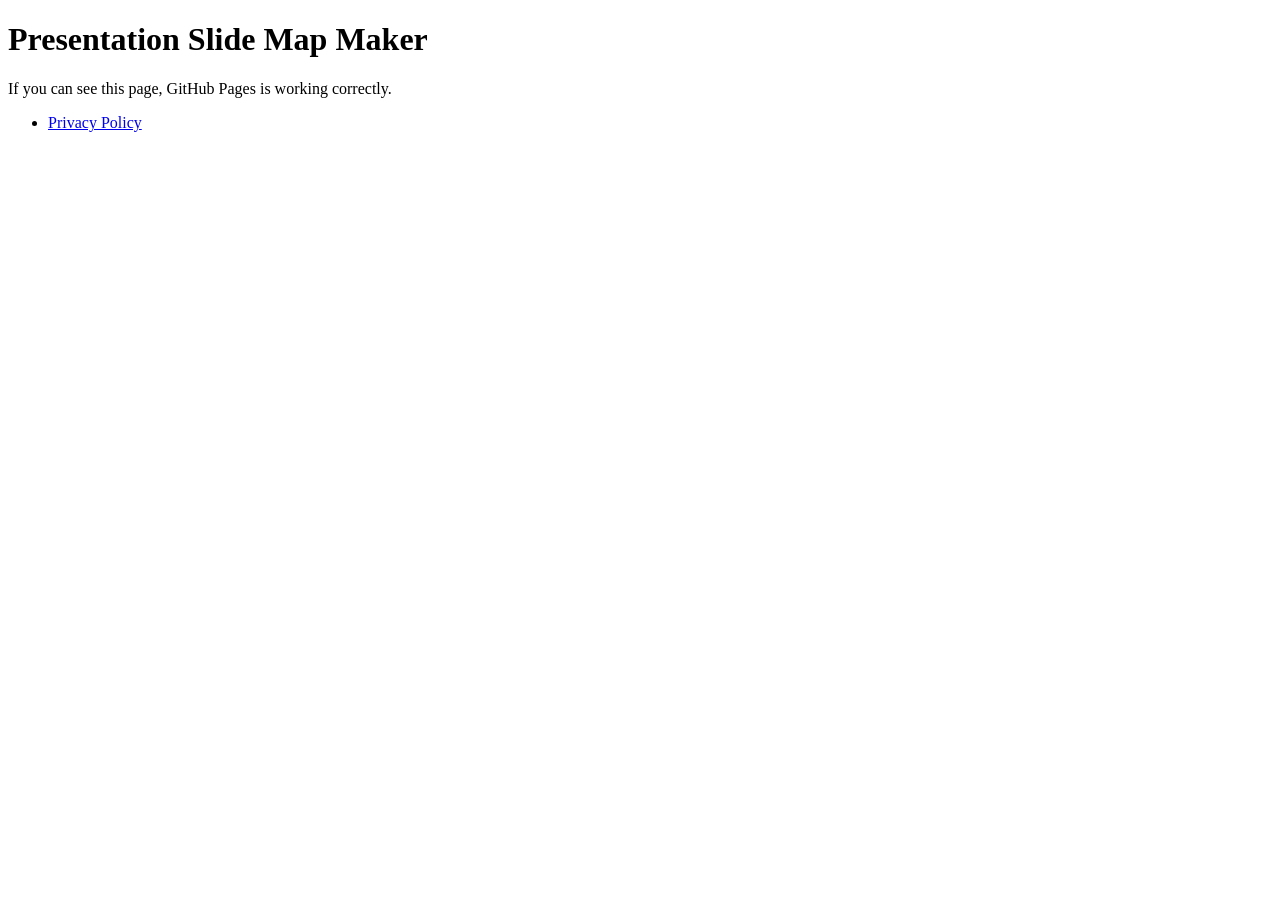
==== index.html @ 1784ed83 "Add initial index.html" ====
<!DOCTYPE html>
<html lang="en">
<head>
    <meta charset="UTF-8">
    <meta name="viewport" content="width=device-width, initial-scale=1.0">
    <title>Presentation Slide Map Maker</title>
</head>
<body>
    <h1>Presentation Slide Map Maker</h1>

    <p>If you can see this page, GitHub Pages is working correctly.</p>

    <ul>
        <li><a href="privacy.html">Privacy Policy</a></li>
    </ul>
</body>
</html>
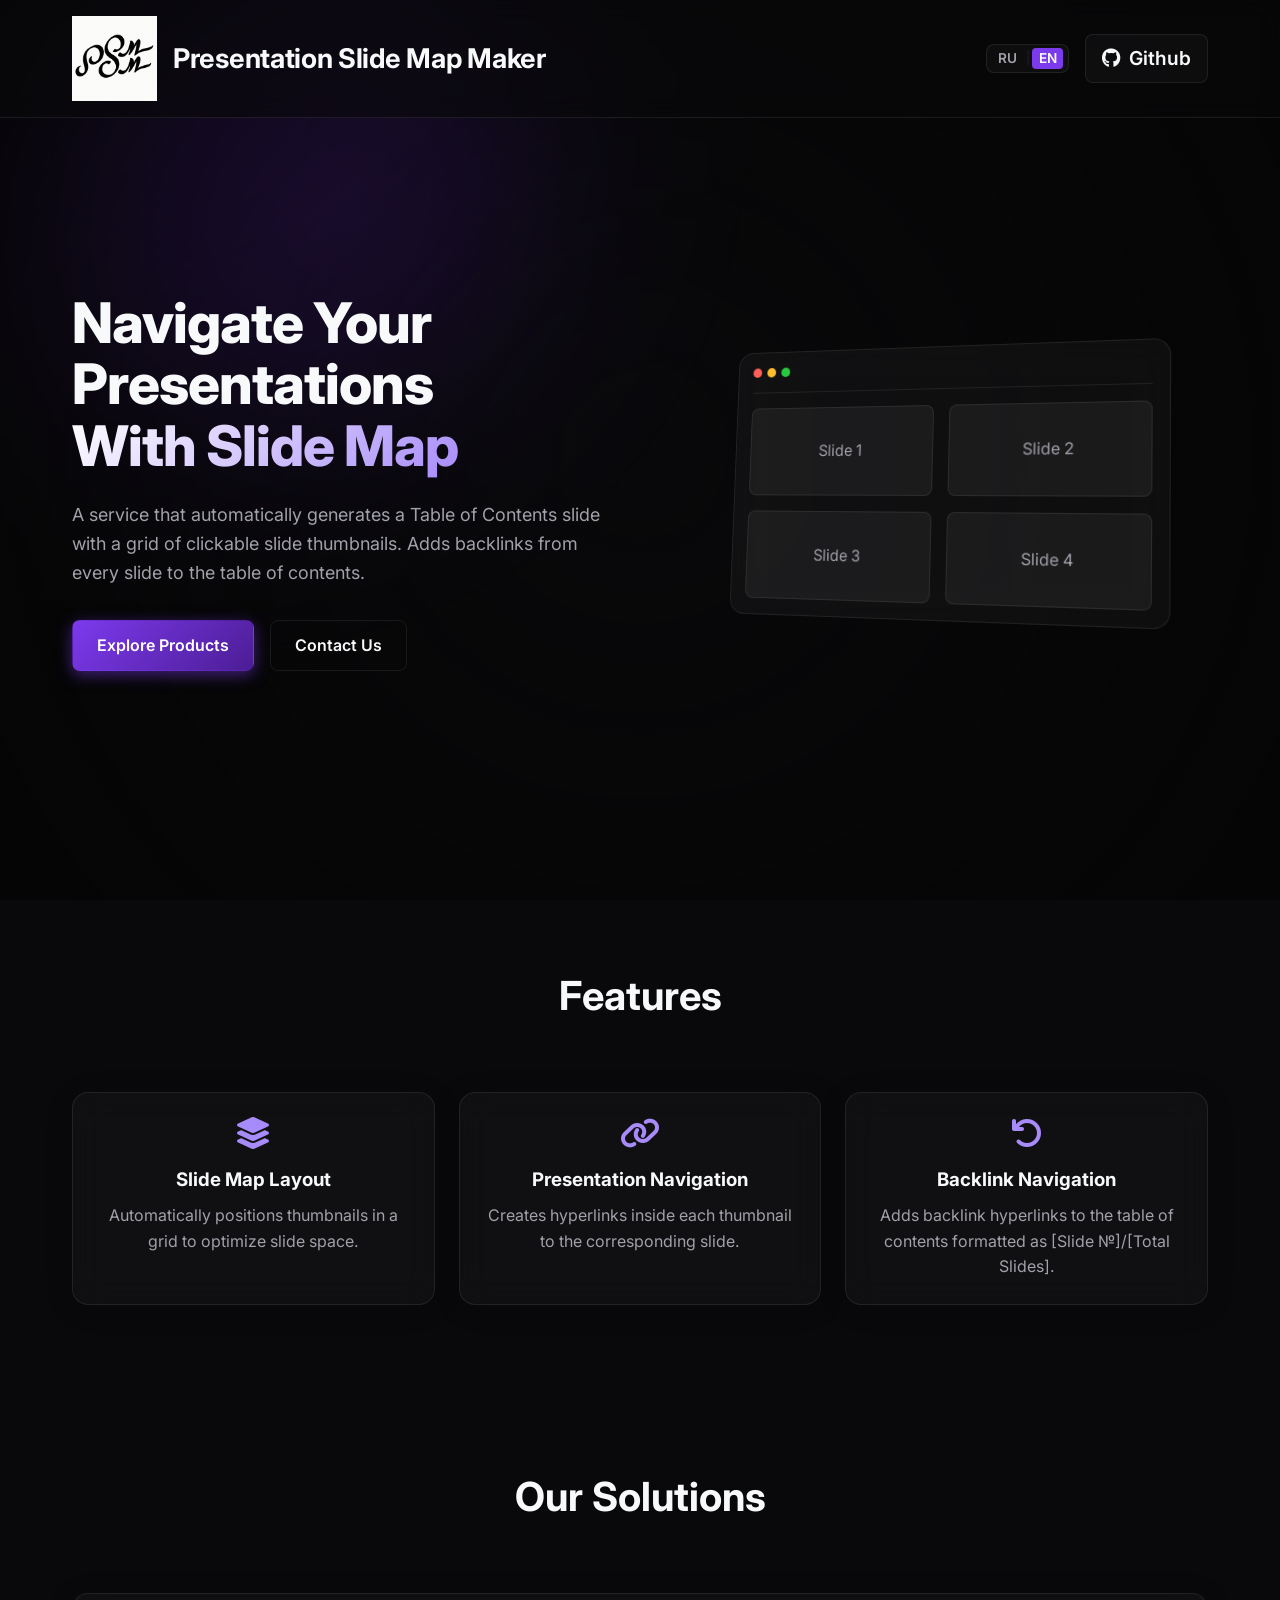
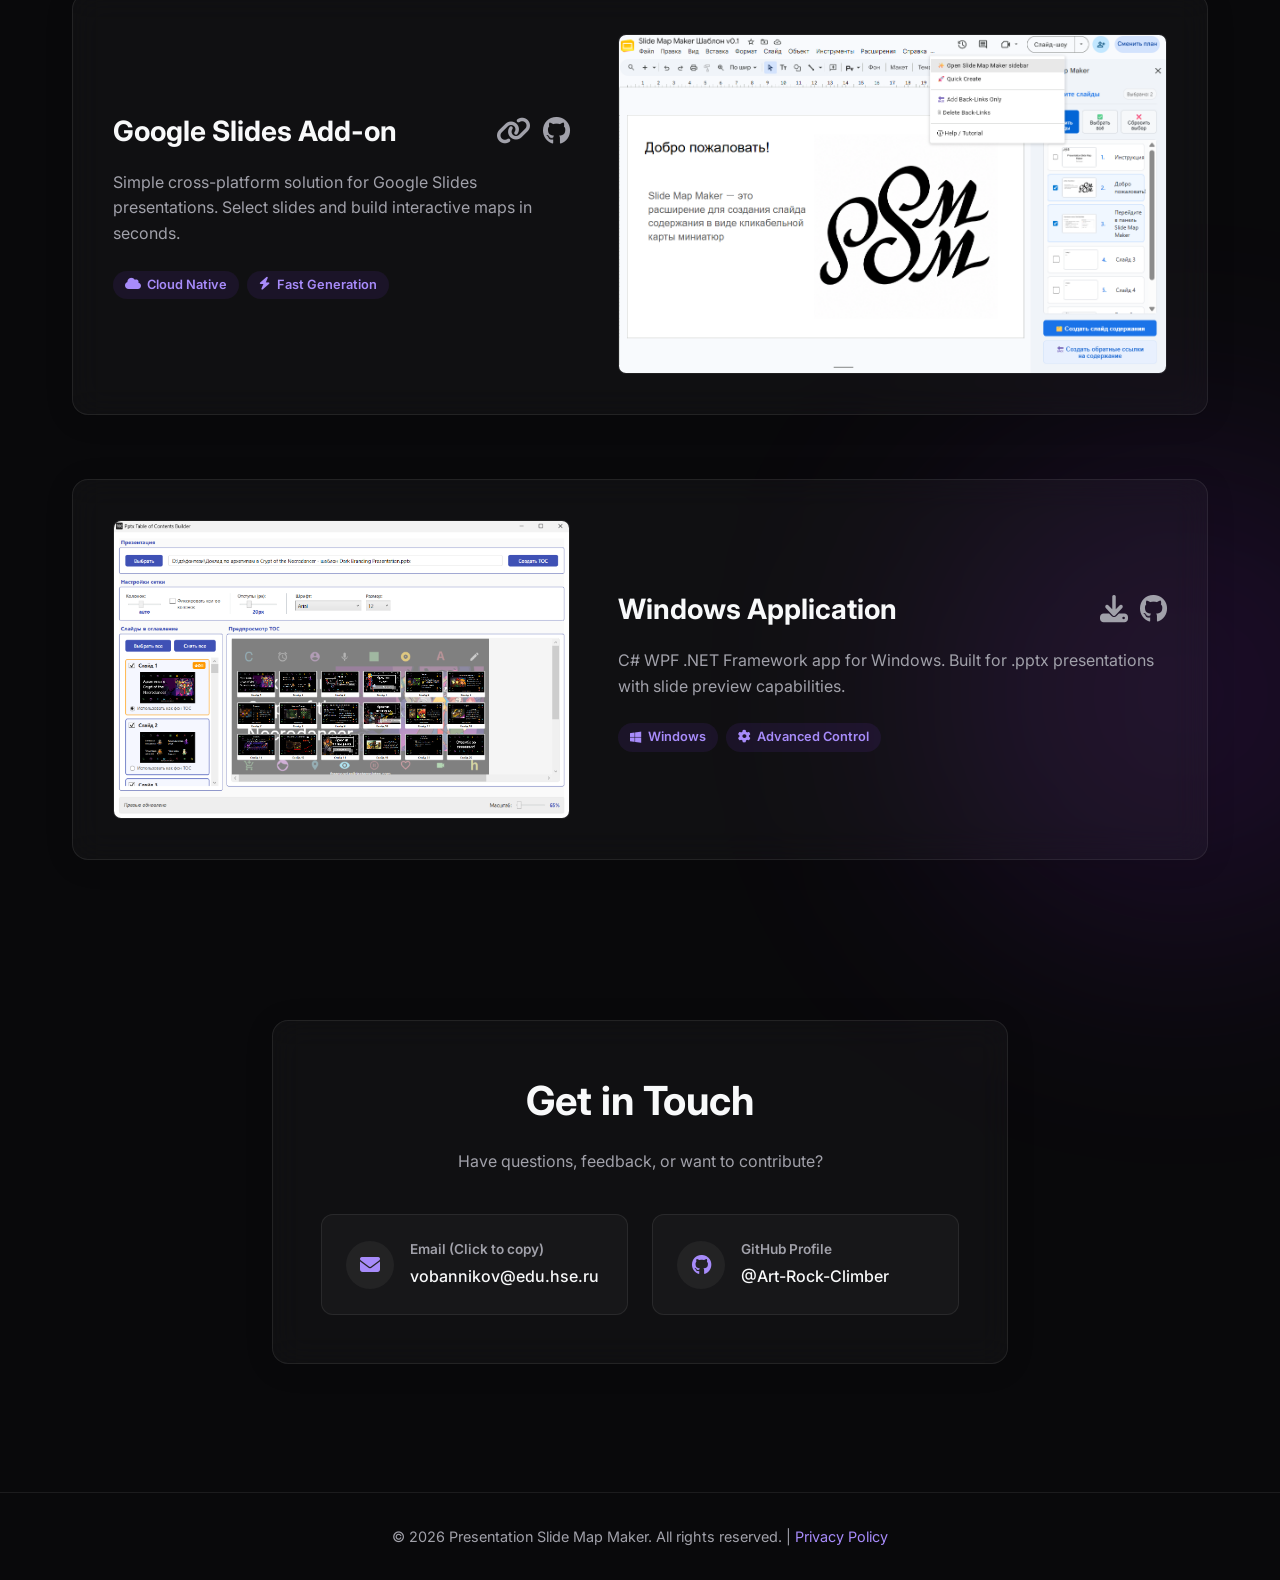
==== commit bc56a778: "transfer landing site to top domain and add Google Site Verification" ====
--- a/index.html
+++ b/index.html
@@ -1,17 +1,236 @@
 <!DOCTYPE html>
-<html lang="en">
+<html lang="ru">
 <head>
+    <!-- Yandex.Metrika counter -->
+    <script type="text/javascript">
+        (function(m,e,t,r,i,k,a){
+            m[i]=m[i]||function(){(m[i].a=m[i].a||[]).push(arguments)};
+            m[i].l=1*new Date();
+            for (var j = 0; j < document.scripts.length; j++) {if (document.scripts[j].src === r) { return; }}
+            k=e.createElement(t),a=e.getElementsByTagName(t)[0],k.async=1,k.src=r,a.parentNode.insertBefore(k,a)
+        })(window, document,'script','https://mc.yandex.ru/metrika/tag.js?id=110553882', 'ym');
+
+        ym(110553882, 'init', {ssr:true, webvisor:true, clickmap:true, referrer: document.referrer, url: location.href, accurateTrackBounce:true, trackLinks:true});
+    </script>
+    <noscript><div><img src="https://mc.yandex.ru/watch/110553882" style="position:absolute; left:-9999px;" alt="" /></div></noscript>
+    <!-- /Yandex.Metrika counter -->
+
+    <!-- Google Site Verification -->
+    <meta name="google-site-verification" content="C6FuxXjHSIg_MrAdLh4r7RQxVOci7QAtpBMYjecPx-8"/>
+
     <meta charset="UTF-8">
     <meta name="viewport" content="width=device-width, initial-scale=1.0">
     <title>Presentation Slide Map Maker</title>
+    <meta name="description" content="Add navigation to your PowerPoint presentations. Generate Table of Contents with interactive slide thumbnails.">
+    <link rel="preconnect" href="https://fonts.googleapis.com">
+    <link rel="preconnect" href="https://fonts.gstatic.com" crossorigin>
+    <link href="https://fonts.googleapis.com/css2?family=Inter:wght@300;400;600;700;800&display=swap" rel="stylesheet">
+    <link rel="stylesheet" href="style.css">
+    <!-- FontAwesome for icons -->
+    <link rel="stylesheet" href="https://cdnjs.cloudflare.com/ajax/libs/font-awesome/6.4.0/css/all.min.css">
 </head>
 <body>
-    <h1>Presentation Slide Map Maker</h1>
-
-    <p>If you can see this page, GitHub Pages is working correctly.</p>
-
-    <ul>
-        <li><a href="privacy.html">Privacy Policy</a></li>
-    </ul>
+    <div class="bg-gradient-overlay"></div>
+    <div class="glow-orb orb-1"></div>
+    <div class="glow-orb orb-2"></div>
+
+    <!-- Header -->
+    <header class="glass-nav">
+        <div class="nav-container">
+            <div class="logo-area">
+                <div class="logo-placeholder">
+                    <img src="assets/logo.png" alt="Logo">
+                </div>
+                <h1 class="nav-title">Presentation Slide Map Maker</h1>
+            </div>
+            <div class="nav-links">
+                <div class="lang-switcher">
+                    <button class="lang-btn active" data-lang-btn="ru">RU</button>
+                    <span class="lang-divider">|</span>
+                    <button class="lang-btn" data-lang-btn="en">EN</button>
+                </div>
+                <a href="https://github.com/Presentation-Slide-Map-Maker" target="_blank" class="org-card">
+                    <i class="fa-brands fa-github"></i>
+                    <span data-i18n="nav_github">Github Org</span>
+                </a>
+            </div>
+        </div>
+    </header>
+
+    <!-- Hero Section -->
+    <section class="hero" id="home">
+        <div class="hero-content">
+            <h2 class="hero-title" data-i18n="hero_title">Путешествуйте по презентации<br><span class="text-gradient">с картой слайдов</span></h2>
+            <p class="hero-subtitle" data-i18n="hero_subtitle">
+                Сервис, который автоматически создаёт слайд содержания с сеткой кликабельных миниатюр слайдов. Добавляет обратные ссылки с каждого слайда на содержание.
+            </p>
+            <div class="hero-cta">
+                <a href="#products" class="btn btn-primary" data-i18n="hero_btn_products">Перейти к продуктам</a>
+                <a href="#contact" class="btn btn-secondary" data-i18n="hero_btn_contact">Контакты</a>
+            </div>
+        </div>
+        <div class="hero-visual">
+            <div class="glass-card mockup-card">
+                <div class="mockup-header">
+                    <span class="dot red"></span>
+                    <span class="dot yellow"></span>
+                    <span class="dot green"></span>
+                </div>
+                <div class="mockup-body">
+                    <div class="toc-grid">
+                        <div class="toc-item" data-i18n="slide_1">Слайд 1</div>
+                        <div class="toc-item" data-i18n="slide_2">Слайд 2</div>
+                        <div class="toc-item" data-i18n="slide_3">Слайд 3</div>
+                        <div class="toc-item" data-i18n="slide_4">Слайд 4</div>
+                    </div>
+                </div>
+            </div>
+        </div>
+    </section>
+
+    <!-- Overall Features Section -->
+    <section class="features" id="features">
+        <div class="section-header">
+            <h2 class="section-title" data-i18n="features_title">Возможности</h2>
+        </div>
+        <div class="features-grid">
+            
+            <!-- Feature 1 -->
+            <div class="feature-card glass-card reveal-on-scroll">
+                <i class="fa-solid fa-layer-group feature-icon"></i>
+                <h3 class="feature-title" data-i18n="feature_1_title">Расположение карты слайдов</h3>
+                <p class="feature-desc" data-i18n="feature_1_desc">Автоматически расставляет миниатюры в сетку для оптимального использования места.</p>
+            </div>
+
+            <!-- Feature 2 -->
+            <div class="feature-card glass-card reveal-on-scroll delay-1">
+                <i class="fa-solid fa-link feature-icon"></i>
+                <h3 class="feature-title" data-i18n="feature_2_title">Перемещение по презентации</h3>
+                <p class="feature-desc" data-i18n="feature_2_desc">Создаёт гиперссылки в каждой миниатюре к нужному слайду.</p>
+            </div>
+
+            <!-- Feature 3 -->
+            <div class="feature-card glass-card reveal-on-scroll delay-1">
+                <i class="fa-solid fa-arrow-rotate-left feature-icon"></i>
+                <h3 class="feature-title" data-i18n="feature_3_title">Обратная навигация</h3>
+                <p class="feature-desc" data-i18n="feature_3_desc">Добавляет обратные гиперссылки на содержание в формате [№ слайда]/[кол-во слайдов].</p>
+            </div>
+
+        </div>
+    </section>
+
+    <!-- Products Section -->
+    <section class="products" id="products">
+        <div class="section-header">
+            <h2 class="section-title" data-i18n="products_title">Наши решения</h2>
+        </div>
+        <div class="products-grid">
+            
+            <!-- Product 1: Google Slides Apps Script -->
+            <div class="product-card glass-card reveal-on-scroll">
+                <div class="product-info">
+                    <div class="product-header">
+                        <a href="https://docs.google.com/presentation/d/13gEPjt04mvOWLPwIWLR3jrGLX4naIcH2Jv8xGiEAelM/edit?usp=sharing"
+                            target="_blank"
+                            class="product-title-link">
+                            <h3 class="product-title" data-i18n="product_1_title">Расширение Google Slides</h3>
+                        </a>
+
+                        <div class="product-actions">
+                            <a href="https://docs.google.com/presentation/d/13gEPjt04mvOWLPwIWLR3jrGLX4naIcH2Jv8xGiEAelM/edit?usp=sharing" 
+                                target="_blank" class="product-link">
+                                <i class="fa-solid fa-link"></i>
+                            </a>
+                            <a href="https://github.com/Presentation-Slide-Map-Maker/Presentation-Slide-Map-Maker_GoogleSlidesApp" 
+                                target="_blank" class="github-icon" title="View Source on GitHub">
+                                <i class="fa-brands fa-github"></i>
+                            </a>
+                        </div>
+                    </div>
+                    <p class="product-desc" data-i18n="product_1_desc">
+                        Простое кроссплатформенное решение для презентаций Google Slides. Выберите слайды и создайте интерактивные карты за считанные секунды.
+                    </p>
+                    <div class="product-features">
+                        <span class="badge"><i class="fa-solid fa-cloud"></i> Cloud Native</span>
+                        <span class="badge"><i class="fa-solid fa-bolt"></i> Fast Generation</span>
+                    </div>
+                </div>
+                <div class="product-image">
+                    <img src="assets/slides-use-case.png" alt="Google Slides" class="use-case-img zoomable">
+                </div>
+            </div>
+
+            <!-- Product 2: Desktop C# WPF -->
+            <div class="product-card glass-card reveal-on-scroll delay-1">
+                <div class="product-info">
+                    <div class="product-header">
+                        <a href="https://github.com/Presentation-Slide-Map-Maker/PptxSlideMapMaker_dotnet-framework/releases"
+                            target="_blank"
+                            class="product-title-link">
+                            <h3 class="product-title" data-i18n="product_2_title">Windows приложение</h3>
+                        </a>
+                        
+                        <div class="product-actions">
+                            <a href="https://github.com/Presentation-Slide-Map-Maker/PptxSlideMapMaker_dotnet-framework/releases" target="_blank" class="product-link">
+                                <i class="fa-solid fa-download"></i>
+                            </a>
+                            <a href="https://github.com/Presentation-Slide-Map-Maker/PptxSlideMapMaker_dotnet-framework" target="_blank" class="github-icon" title="View Source on GitHub">
+                                <i class="fa-brands fa-github"></i>
+                            </a>
+                        </div>
+                    </div>
+                    <p class="product-desc" data-i18n="product_2_desc">
+                        C# WPF .NET Framework приложение для Windows. Для .pptx презентаций с возможностью предпросмотра слайда.
+                    </p>
+                    <div class="product-features">
+                        <span class="badge"><i class="fa-brands fa-windows"></i> Windows</span>
+                        <span class="badge"><i class="fa-solid fa-gear"></i> Advanced Control</span>
+                    </div>
+                </div>
+                <div class="product-image">
+                    <img src="assets/desktop-use-case.png" alt="Desktop app" class="use-case-img zoomable">
+                </div>
+            </div>
+
+        </div>
+    </section>
+
+    <!-- Contact Section -->
+    <section class="contact" id="contact">
+        <div class="glass-card contact-card reveal-on-scroll">
+            <h2 class="section-title" data-i18n="contact_title">Связаться с нами</h2>
+            <p class="contact-desc" data-i18n="contact_desc">Есть вопросы, обратная связь или хотите внести вклад?</p>
+            <div class="contact-links">
+                <div class="contact-item copy-email" id="emailCard" style="cursor: pointer; position: relative;">
+                    <div class="icon-wrapper"><i class="fa-solid fa-envelope"></i></div>
+                    <div class="contact-info">
+                        <span class="contact-label" data-i18n="contact_email_label">Почта (Нажмите, чтобы скопировать)</span>
+                        <span class="contact-value" id="emailAddress">vobannikov@edu.hse.ru</span>
+                    </div>
+                    <div class="copy-tooltip" id="copyTooltip" data-i18n="contact_email_copied">Скопировано!</div>
+                </div>
+                <a href="https://github.com/Art-Rock-Climber" target="_blank" class="contact-item">
+                    <div class="icon-wrapper"><i class="fa-brands fa-github"></i></div>
+                    <div class="contact-info">
+                        <span class="contact-label" data-i18n="contact_github_label">GitHub профиль</span>
+                        <span class="contact-value">@Art-Rock-Climber</span>
+                    </div>
+                </a>
+            </div>
+        </div>
+    </section>
+
+    <!-- Footer -->
+    <footer>
+        <p><span data-i18n="footer_rights">&copy; 2026 Presentation Slide Map Maker. Все права защищены.</span> | <a href="privacy.html" class="footer-link" data-i18n="footer_privacy">Политика конфиденциальности</a></p>
+    </footer>
+
+    <!-- Lightbox Modal -->
+    <div id="lightbox" class="lightbox">
+        <span class="lightbox-close">&times;</span>
+        <img class="lightbox-content" id="lightbox-img">
+    </div>
+
+    <script src="script.js"></script>
 </body>
 </html>
--- a/style.css
+++ b/style.css
@@ -0,0 +1,1196 @@
+/* Reset & Base Styles */
+:root {
+    --bg-dark: #09090b; /* Almost black */
+    --bg-darker: #050505;
+    --text-main: #f8f9fa;
+    --text-muted: #a1a1aa;
+    
+    /* Deep purples */
+    --purple-primary: #7c3aed;
+    --purple-light: #a78bfa;
+    --purple-dark: #4c1d95;
+    --purple-glow: rgba(124, 58, 237, 0.5);
+    
+    /* Glassmorphism */
+    --glass-bg: rgba(255, 255, 255, 0.03);
+    --glass-border: rgba(255, 255, 255, 0.08);
+    --glass-highlight: rgba(255, 255, 255, 0.15);
+    
+    --transition: all 0.3s cubic-bezier(0.25, 0.8, 0.25, 1);
+}
+
+* {
+    margin: 0;
+    padding: 0;
+    box-sizing: border-box;
+}
+
+html {
+    scroll-behavior: smooth;
+}
+
+body {
+    font-family: 'Inter', sans-serif;
+    background-color: var(--bg-dark);
+    color: var(--text-main);
+    line-height: 1.6;
+    overflow-x: hidden;
+    position: relative;
+}
+
+/* Dynamic Background Orbs */
+.bg-gradient-overlay {
+    position: fixed;
+    top: 0;
+    left: 0;
+    width: 100vw;
+    height: 100vh;
+    background: radial-gradient(circle at center, transparent 0%, var(--bg-darker) 100%);
+    z-index: -1;
+    pointer-events: none;
+}
+
+.glow-orb {
+    position: absolute;
+    border-radius: 50%;
+    filter: blur(120px);
+    z-index: -2;
+    opacity: 0.6;
+    animation: float 20s infinite alternate ease-in-out;
+}
+
+.orb-1 {
+    width: 600px;
+    height: 600px;
+    background: var(--purple-dark);
+    top: -200px;
+    left: -100px;
+}
+
+.orb-2 {
+    width: 500px;
+    height: 500px;
+    background: rgba(88, 28, 135, 0.4); /* Dark purple */
+    bottom: 20%;
+    right: -150px;
+    animation-delay: -5s;
+}
+
+@keyframes float {
+    0% { transform: translate(0, 0) scale(1); }
+    100% { transform: translate(50px, 50px) scale(1.1); }
+}
+
+/* Glassmorphism Utilities */
+.glass-nav {
+    position: fixed;
+    top: 0;
+    left: 0;
+    width: 100%;
+    background: rgba(9, 9, 11, 0.6);
+    backdrop-filter: blur(12px);
+    -webkit-backdrop-filter: blur(12px);
+    border-bottom: 1px solid var(--glass-border);
+    z-index: 100;
+}
+
+.glass-card {
+    background: var(--glass-bg);
+    backdrop-filter: blur(16px);
+    -webkit-backdrop-filter: blur(16px);
+    border: 1px solid var(--glass-border);
+    border-radius: 16px;
+    box-shadow: 0 4px 30px rgba(0, 0, 0, 0.1);
+}
+
+/* Navigation */
+.nav-container {
+    display: flex;
+    justify-content: space-between;
+    align-items: center;
+    max-width: 1200px;
+    margin: 0 auto;
+    padding: 1rem 2rem;
+}
+
+.logo-area {
+    display: flex;
+    align-items: center;
+    gap: 1rem;
+}
+
+.logo-placeholder {
+    height: 85px;
+    display: flex;
+    align-items: center;
+    justify-content: center;
+}
+
+.logo-placeholder img {
+    height: 100%;
+    width: auto;
+    max-width: 250px;
+    object-fit: contain;
+}
+
+.nav-title {
+    font-size: clamp(1.2rem, 2.2vw, 1.7rem);
+    font-weight: 700;
+    letter-spacing: -0.3px;
+    line-height: 1.9;
+}
+
+.nav-links {
+    display: flex;
+    flex-direction: row;
+    align-items: center;
+    gap: 1rem;
+}
+
+.org-card {
+    display: flex;
+    align-items: center;
+    gap: 0.5rem;
+    padding: 0.5rem 1rem;
+    background: var(--glass-bg);
+    border: 1px solid var(--glass-border);
+    border-radius: 8px;
+    color: var(--text-main);
+    text-decoration: none;
+    font-size: 1.2rem;
+    font-weight: 600;
+    transition: var(--transition);
+}
+
+.org-card:hover {
+    background: var(--glass-highlight);
+    border-color: var(--purple-light);
+    transform: translateY(-2px);
+}
+
+/* Language Switcher */
+.lang-switcher {
+    display: inline-flex;
+    align-items: center;
+    justify-content: center;
+    gap: 0.15rem;
+    padding: 0.2rem 0.3rem;
+    background: var(--glass-bg);
+    border: 1px solid var(--glass-border);
+    border-radius: 8px;
+    line-height: 1;
+}
+
+.lang-btn {
+    display: inline-flex;
+    align-items: center;
+    justify-content: center;
+    background: none;
+    border: none;
+    color: var(--text-muted);
+    font-weight: 600;
+    font-size: 0.85rem;
+    cursor: pointer;
+    padding: 0.25rem 0.4rem;
+    border-radius: 4px;
+    transition: var(--transition);
+    font-family: inherit;
+    line-height: 1;
+}
+
+.lang-btn:hover {
+    color: #ffffff;
+}
+
+.lang-btn.active {
+    color: #ffffff;
+    background: var(--purple-primary);
+}
+
+.lang-divider {
+    color: var(--glass-border);
+    font-size: 0.8rem;
+    display: inline-flex;
+    align-items: center;
+    justify-content: center;
+    line-height: 1;
+    user-select: none;
+}
+
+/* Typography & Colors */
+.text-gradient {
+    background: linear-gradient(135deg, #fff 0%, var(--purple-light) 100%);
+    -webkit-background-clip: text;
+    -webkit-text-fill-color: transparent;
+    background-clip: text;
+}
+
+/* Buttons */
+.btn {
+    display: inline-flex;
+    align-items: center;
+    justify-content: center;
+    padding: 0.75rem 1.5rem;
+    border-radius: 8px;
+    font-weight: 600;
+    text-decoration: none;
+    transition: var(--transition);
+    cursor: pointer;
+}
+
+.btn-primary {
+    background: linear-gradient(135deg, var(--purple-primary) 0%, var(--purple-dark) 100%);
+    color: white;
+    border: 1px solid transparent;
+    box-shadow: 0 4px 15px var(--purple-glow);
+}
+
+.btn-primary:hover {
+    transform: translateY(-2px);
+    box-shadow: 0 6px 20px rgba(124, 58, 237, 0.6);
+}
+
+.btn-secondary {
+    background: transparent;
+    color: var(--text-main);
+    border: 1px solid var(--glass-border);
+}
+
+.btn-secondary:hover {
+    background: var(--glass-highlight);
+    border-color: var(--purple-light);
+}
+
+/* Hero Section */
+.hero {
+    min-height: 100vh;
+    display: flex;
+    align-items: center;
+    justify-content: space-between;
+    max-width: 1200px;
+    margin: 0 auto;
+    padding: 6rem 2rem 2rem;
+    gap: 4rem;
+}
+
+.hero-content {
+    flex: 1;
+    max-width: 600px;
+}
+
+.hero-title {
+    font-size: 3.5rem;
+    line-height: 1.1;
+    font-weight: 800;
+    margin-bottom: 1.5rem;
+    letter-spacing: -1px;
+}
+
+.hero-subtitle {
+    font-size: 1.125rem;
+    color: var(--text-muted);
+    margin-bottom: 2rem;
+}
+
+.hero-cta {
+    display: flex;
+    gap: 1rem;
+}
+
+.hero-visual {
+    flex: 1;
+    display: flex;
+    justify-content: center;
+    perspective: 1000px;
+}
+
+.mockup-card {
+    width: 100%;
+    max-width: 450px;
+    padding: 1rem;
+    transform: rotateY(-15deg) rotateX(5deg);
+    transition: transform 0.5s ease;
+}
+
+.mockup-card:hover {
+    transform: rotateY(0deg) rotateX(0deg);
+}
+
+.mockup-header {
+    display: flex;
+    gap: 6px;
+    padding-bottom: 1rem;
+    border-bottom: 1px solid var(--glass-border);
+    margin-bottom: 1rem;
+}
+
+.dot {
+    width: 10px;
+    height: 10px;
+    border-radius: 50%;
+}
+.dot.red { background: #ff5f56; }
+.dot.yellow { background: #ffbd2e; }
+.dot.green { background: #27c93f; }
+
+.toc-grid {
+    display: grid;
+    grid-template-columns: 1fr 1fr;
+    gap: 1rem;
+}
+
+.toc-item {
+    background: rgba(255,255,255,0.05);
+    border: 1px solid var(--glass-border);
+    padding: 2rem 1rem;
+    border-radius: 8px;
+    text-align: center;
+    font-size: 1rem;
+    color: var(--text-muted);
+    transition: var(--transition);
+}
+
+.toc-item:hover {
+    border-color: var(--purple-primary);
+    color: white;
+    background: rgba(124, 58, 237, 0.1);
+}
+
+/* Features Section */
+.features {
+    max-width: 1200px;
+    margin: 0 auto;
+    padding: 4rem 2rem;
+}
+
+.features-grid {
+    display: grid;
+    grid-template-columns: repeat(auto-fit, minmax(250px, 1fr));
+    gap: 1.5rem;
+}
+
+.feature-card {
+    padding: 1.5rem;
+    text-align: center;
+}
+
+.feature-icon {
+    font-size: 2rem;
+    color: var(--purple-light);
+    margin-bottom: 1rem;
+}
+
+.feature-title {
+    margin-bottom: 0.5rem;
+    font-size: 1.rem;
+}
+
+.feature-desc {
+    color: var(--text-muted);
+    font-size: 1rem;
+}
+
+/* Products Section */
+.products {
+    max-width: 1200px;
+    margin: 0 auto;
+    padding: 6rem 2rem;
+}
+
+.section-header {
+    text-align: center;
+    margin-bottom: 4rem;
+}
+
+.section-title {
+    font-size: 2.5rem;
+    font-weight: 700;
+    margin-bottom: 1rem;
+}
+
+.section-description {
+    color: var(--text-muted);
+    font-size: 1.1rem;
+}
+
+.products-grid {
+    display: flex;
+    flex-direction: column;
+    gap: 4rem;
+}
+
+.product-card {
+    padding: 2.5rem;
+    display: grid;
+    grid-template-columns: 1fr 1.2fr;
+    align-items: center;
+    gap: 3rem;
+    transition: var(--transition);
+    position: relative;
+    overflow: hidden;
+}
+
+/* Alternate sides for images if there are multiple */
+.product-card:nth-child(even) .product-image {
+    order: -1;
+}
+
+@media (max-width: 900px) {
+    .product-card {
+        grid-template-columns: 1fr;
+    }
+    .product-card:nth-child(even) .product-image {
+        order: 0;
+    }
+}
+
+.product-card::before {
+    content: '';
+    position: absolute;
+    top: 0;
+    left: 0;
+    width: 100%;
+    height: 4px;
+    background: linear-gradient(90deg, var(--purple-primary), var(--purple-light));
+    opacity: 0;
+    transition: var(--transition);
+}
+
+.product-card:hover {
+    transform: translateY(-10px);
+    border-color: rgba(124, 58, 237, 0.3);
+}
+
+.product-card:hover::before {
+    opacity: 1;
+}
+
+.product-header {
+    display: flex;
+    justify-content: space-between;
+    align-items: center;
+    margin-bottom: 1rem;
+}
+
+.product-title {
+    font-size: 1.75rem;
+    font-weight: 700;
+}
+
+.product-title-link {
+    color: inherit;
+    text-decoration: none;
+}
+
+.product-title-link:hover .product-title {
+    color: var(--purple-light);
+}
+
+.product-link {
+    color: var(--text-muted);
+    font-size: 1.75rem;
+    transition: var(--transition);
+}
+
+.product-link:hover {
+    color: var(--purple-light);
+}
+
+.product-actions {
+    display: flex;
+    gap: .75rem;
+}
+
+.github-icon {
+    color: var(--text-muted);
+    font-size: 1.75rem;
+    transition: var(--transition);
+}
+
+.github-icon:hover {
+    color: var(--purple-light);
+}
+
+.product-desc {
+    color: var(--text-muted);
+    margin-bottom: 1.5rem;
+    flex-grow: 1;
+}
+
+.product-image {
+    width: 100%;
+    height: auto;
+    min-height: 250px;
+    background: rgba(0, 0, 0, 0.1);
+    border: 1px solid var(--glass-border);
+    border-radius: 8px;
+    display: flex;
+    align-items: center;
+    justify-content: center;
+    overflow: hidden;
+    position: relative;
+}
+
+.use-case-img {
+    width: 100%;
+    height: 100%;
+    max-height: 400px;
+    object-fit: contain;
+    transition: transform 0.3s ease;
+}
+
+.use-case-img.zoomable {
+    cursor: zoom-in;
+}
+
+.use-case-img.zoomable:hover {
+    transform: scale(1.02);
+}
+
+.img-overlay {
+    color: var(--text-muted);
+    font-size: 0.9rem;
+}
+
+.product-features {
+    display: flex;
+    gap: 0.5rem;
+    flex-wrap: wrap;
+}
+
+.badge {
+    background: rgba(124, 58, 237, 0.1);
+    color: var(--purple-light);
+    padding: 0.25rem 0.75rem;
+    border-radius: 20px;
+    font-size: 0.8rem;
+    font-weight: 600;
+    display: flex;
+    align-items: center;
+    gap: 0.4rem;
+}
+
+/* Contact Section */
+.contact {
+    max-width: 800px;
+    margin: 0 auto;
+    padding: 4rem 2rem 8rem;
+}
+
+.contact-card {
+    padding: 3rem;
+    text-align: center;
+}
+
+.contact-desc {
+    color: var(--text-muted);
+    margin-bottom: 2.5rem;
+}
+
+.contact-links {
+    display: grid;
+    grid-template-columns: 1fr 1fr;
+    gap: 1.5rem;
+}
+
+.contact-item {
+    display: flex;
+    align-items: center;
+    gap: 1rem;
+    padding: 1.5rem;
+    background: rgba(255,255,255,0.03);
+    border: 1px solid var(--glass-border);
+    border-radius: 12px;
+    text-decoration: none;
+    color: var(--text-main);
+    transition: var(--transition);
+    text-align: left;
+}
+
+.contact-item:hover {
+    background: rgba(124, 58, 237, 0.1);
+    border-color: var(--purple-primary);
+    transform: translateY(-3px);
+}
+
+.icon-wrapper {
+    width: 48px;
+    height: 48px;
+    background: rgba(255,255,255,0.05);
+    border-radius: 50%;
+    display: flex;
+    align-items: center;
+    justify-content: center;
+    font-size: 1.25rem;
+    color: var(--purple-light);
+}
+
+.contact-info {
+    display: flex;
+    flex-direction: column;
+}
+
+.contact-label {
+    font-size: 0.85rem;
+    color: var(--text-muted);
+    font-weight: 600;
+    margin-bottom: 0.2rem;
+}
+
+.contact-value {
+    font-size: 1rem;
+    font-weight: 500;
+}
+
+.copy-tooltip {
+    position: absolute;
+    top: -40px;
+    left: 50%;
+    transform: translateX(-50%);
+    background: var(--purple-primary);
+    color: white;
+    padding: 0.5rem 1rem;
+    border-radius: 8px;
+    font-size: 0.85rem;
+    font-weight: 600;
+    opacity: 0;
+    pointer-events: none;
+    transition: all 0.3s cubic-bezier(0.25, 0.8, 0.25, 1);
+    box-shadow: 0 4px 15px rgba(0,0,0,0.3);
+}
+
+.copy-tooltip::after {
+    content: '';
+    position: absolute;
+    bottom: -5px;
+    left: 50%;
+    transform: translateX(-50%);
+    border-width: 5px 5px 0;
+    border-style: solid;
+    border-color: var(--purple-primary) transparent transparent transparent;
+}
+
+.copy-tooltip.show {
+    opacity: 1;
+    top: -50px;
+}
+
+/* Lightbox Modal */
+.lightbox {
+    display: none;
+    position: fixed;
+    z-index: 9999;
+    padding-top: 50px;
+    left: 0;
+    top: 0;
+    width: 100%;
+    height: 100%;
+    background-color: rgba(0,0,0,0.9);
+    backdrop-filter: blur(5px);
+    overflow: auto;
+}
+
+.lightbox-content {
+    margin: auto;
+    display: block;
+    max-width: 90%;
+    max-height: 85vh;
+    border-radius: 8px;
+    box-shadow: 0 4px 30px rgba(0, 0, 0, 0.5);
+    animation: zoomIn 0.3s ease;
+}
+
+@keyframes zoomIn {
+    from {transform: scale(0.9); opacity: 0;}
+    to {transform: scale(1); opacity: 1;}
+}
+
+.lightbox-close {
+    position: absolute;
+    top: 20px;
+    right: 35px;
+    color: #f1f1f1;
+    font-size: 40px;
+    font-weight: bold;
+    transition: 0.3s;
+    cursor: pointer;
+}
+
+.lightbox-close:hover,
+.lightbox-close:focus {
+    color: var(--purple-light);
+    text-decoration: none;
+    cursor: pointer;
+}
+
+/* Footer */
+footer {
+    text-align: center;
+    padding: 2rem;
+    border-top: 1px solid var(--glass-border);
+    color: var(--text-muted);
+    font-size: 0.9rem;
+}
+
+/* Animation Utilities */
+.reveal-on-scroll {
+    opacity: 0;
+    transform: translateY(30px);
+    transition: all 0.8s ease-out;
+}
+
+.reveal-on-scroll.visible {
+    opacity: 1;
+    transform: translateY(0);
+}
+
+.delay-1 {
+    transition-delay: 0.2s;
+}
+
+/* Responsive Design */
+@media (max-width: 900px) {
+    .hero {
+        flex-direction: column;
+        padding-top: 8rem;
+        text-align: center;
+    }
+    
+    .hero-cta {
+        justify-content: center;
+    }
+
+    .hero-visual {
+        width: 100%;
+        margin-top: 2rem;
+    }
+
+    .mockup-card {
+        transform: none;
+    }
+}
+
+@media (max-width: 600px) {
+    .hero-title {
+        font-size: 2.5rem;
+    }
+    
+    .nav-title {
+        font-size: 1rem;
+    }
+    
+    .contact-links {
+        grid-template-columns: 1fr;
+    }
+}
+
+
+
+/* =========================================
+   Mobile Fixes
+   ========================================= */
+
+html,
+body {
+    width: 100%;
+    max-width: 100%;
+    overflow-x: hidden;
+}
+
+/* Фикс декоративного фона */
+.bg-gradient-overlay {
+    inset: 0;
+    width: auto;
+    height: auto;
+}
+
+.glow-orb {
+    pointer-events: none;
+}
+
+/* =========================================
+   Планшеты
+   ========================================= */
+
+@media (max-width: 900px) {
+
+    .hero,
+    .features,
+    .products,
+    .contact {
+        padding-left: 1rem;
+        padding-right: 1rem;
+    }
+
+    .nav-container {
+        padding: 1rem;
+    }
+
+    .logo-placeholder {
+        height: 60px;
+    }
+
+    .hero {
+        gap: 2rem;
+    }
+
+    .hero-title {
+        font-size: clamp(2.2rem, 7vw, 3rem);
+    }
+
+    .hero-subtitle {
+        font-size: 1rem;
+    }
+
+    .mockup-card {
+        max-width: 100%;
+    }
+
+    .product-card {
+        padding: 1.5rem;
+        gap: 2rem;
+    }
+
+    .product-image {
+        min-height: auto;
+    }
+
+    .use-case-img {
+        max-height: 300px;
+    }
+
+    .contact-card {
+        padding: 2rem;
+    }
+
+}
+
+/* =========================================
+   Phones
+   ========================================= */
+
+@media (max-width: 600px) {
+
+    .hero,
+    .features,
+    .products,
+    .contact {
+        padding: 3rem 1rem;
+    }
+
+    .hero{
+        padding-top:7rem;
+    }
+
+    .section-header {
+        margin-bottom: 2rem;
+    }
+
+    .section-title {
+        font-size: 2rem;
+    }
+
+    .hero-title {
+        font-size: clamp(2rem, 9vw, 2.6rem);
+    }
+
+    .hero-subtitle {
+        font-size: 1rem;
+    }
+
+    /* Кнопки одна под другой */
+
+    .hero-cta {
+        flex-direction: column;
+        width: 100%;
+    }
+
+    .hero-cta .btn {
+        width: 100%;
+    }
+
+    /* Header */
+
+    .nav-container {
+        padding: 0.75rem 1rem;
+    }
+
+    .logo-area {
+        gap: 0.4rem;
+        min-width: 0;
+    }
+
+    .logo-placeholder {
+        height: 36px;
+    }
+
+    .logo-placeholder img {
+        max-width: 150px;
+    }
+
+    .nav-title {
+        font-size: clamp(0.85rem, 2.5vw, 1.25rem);
+        line-height: 1.2;
+    }
+
+    .nav-links {
+        display: flex;
+        flex-direction: row;
+        align-items: center;
+        gap: 0.35rem;
+        flex-shrink: 0;
+    }
+
+    .org-card {
+        padding: 0.35rem 0.55rem;
+        font-size: 0.85rem;
+        gap: 0.3rem;
+    }
+
+    .lang-switcher {
+        padding: 0.25rem 0.4rem;
+    }
+
+    .lang-btn {
+        font-size: 0.8rem;
+        padding: 0.15rem 0.3rem;
+    }
+
+    /* Features */
+
+    .features-grid {
+        grid-template-columns: 1fr;
+    }
+
+    /* Products */
+
+    .product-card {
+        padding: 1.25rem;
+        gap: 1.5rem;
+    }
+
+    .product-header {
+        display: flex;
+        justify-content: space-between;
+        align-items: center;
+        gap: 1rem;
+    }
+
+    .product-features {
+        gap: .4rem;
+    }
+
+    .badge {
+        font-size: .75rem;
+    }
+
+    .product-image {
+        min-height: auto;
+    }
+
+    .use-case-img {
+        max-height: 220px;
+    }
+
+    /* Contact */
+
+    .contact-card {
+        padding: 1.5rem;
+    }
+
+    .contact-links {
+        grid-template-columns: 1fr;
+        gap: 1rem;
+    }
+
+    .contact-item {
+        padding: 1rem;
+        gap: .75rem;
+        align-items: flex-start;
+    }
+
+    .icon-wrapper {
+        width: 42px;
+        height: 42px;
+        flex-shrink: 0;
+    }
+
+    .contact-info {
+        min-width: 0;
+    }
+
+    .contact-label {
+        font-size: .8rem;
+    }
+
+    .contact-value {
+        font-size: .95rem;
+        overflow-wrap: anywhere;
+        word-break: break-word;
+    }
+
+}
+
+/* Footer Link */
+.footer-link {
+    color: var(--purple-light);
+    text-decoration: none;
+    transition: var(--transition);
+}
+
+.footer-link:hover {
+    color: #ffffff;
+    text-decoration: underline;
+}
+
+/* Privacy Policy Page */
+.privacy-page {
+    max-width: 900px;
+    margin: 0 auto;
+    padding: 7rem 2rem 4rem;
+}
+
+.privacy-container {
+    padding: 3rem 3.5rem;
+}
+
+.back-link {
+    display: inline-flex;
+    align-items: center;
+    gap: 0.5rem;
+    color: var(--purple-light);
+    text-decoration: none;
+    font-weight: 600;
+    font-size: 0.95rem;
+    margin-bottom: 1.5rem;
+    transition: var(--transition);
+}
+
+.back-link:hover {
+    color: #ffffff;
+    transform: translateX(-4px);
+}
+
+.privacy-title {
+    font-size: 2.5rem;
+    font-weight: 800;
+    margin-bottom: 0.5rem;
+    overflow-wrap: break-word;
+    word-break: break-word;
+    hyphens: auto;
+}
+
+.privacy-effective {
+    color: var(--text-muted);
+    font-size: 0.95rem;
+    margin-bottom: 1.5rem;
+}
+
+.privacy-intro {
+    font-size: 1.05rem;
+    line-height: 1.7;
+    color: var(--text-main);
+}
+
+.privacy-divider {
+    border: 0;
+    height: 1px;
+    background: var(--glass-border);
+    margin: 2rem 0;
+}
+
+.privacy-section {
+    margin-bottom: 2rem;
+}
+
+.privacy-section h2 {
+    font-size: 1.35rem;
+    font-weight: 700;
+    color: var(--text-main);
+    margin-bottom: 0.75rem;
+    overflow-wrap: break-word;
+    word-break: break-word;
+}
+
+.privacy-section p {
+    color: var(--text-muted);
+    font-size: 1rem;
+    line-height: 1.7;
+    margin-bottom: 0.5rem;
+}
+
+.privacy-contact-box {
+    display: inline-flex;
+    align-items: center;
+    gap: 0.75rem;
+    padding: 0.75rem 1.25rem;
+    background: rgba(255, 255, 255, 0.03);
+    border: 1px solid var(--glass-border);
+    border-radius: 8px;
+    margin-top: 0.75rem;
+}
+
+.privacy-contact-box i {
+    color: var(--purple-light);
+}
+
+.privacy-contact-box a {
+    color: var(--text-main);
+    text-decoration: none;
+    font-weight: 500;
+}
+
+.privacy-contact-box a:hover {
+    color: var(--purple-light);
+    text-decoration: underline;
+}
+
+@media (max-width: 600px) {
+    .privacy-page {
+        padding: 5.2rem 0.75rem 2rem;
+    }
+
+    .privacy-container {
+        padding: 1.5rem 1rem;
+        border-radius: 12px;
+        overflow-wrap: break-word;
+        word-break: break-word;
+    }
+    
+    .privacy-title {
+        font-size: clamp(1.3rem, 5.5vw, 1.8rem);
+        line-height: 1.25;
+    }
+
+    .privacy-effective {
+        font-size: 0.85rem;
+        margin-bottom: 1rem;
+    }
+
+    .privacy-intro {
+        font-size: 0.95rem;
+        line-height: 1.6;
+    }
+
+    .privacy-section h2 {
+        font-size: 1.15rem;
+    }
+
+    .privacy-section p {
+        font-size: 0.9rem;
+        line-height: 1.6;
+    }
+
+    .privacy-contact-box {
+        max-width: 100%;
+        font-size: 0.85rem;
+        padding: 0.6rem 0.75rem;
+        word-break: break-all;
+    }
+
+    footer p {
+        font-size: 0.8rem;
+        line-height: 1.5;
+        overflow-wrap: break-word;
+    }
+}
